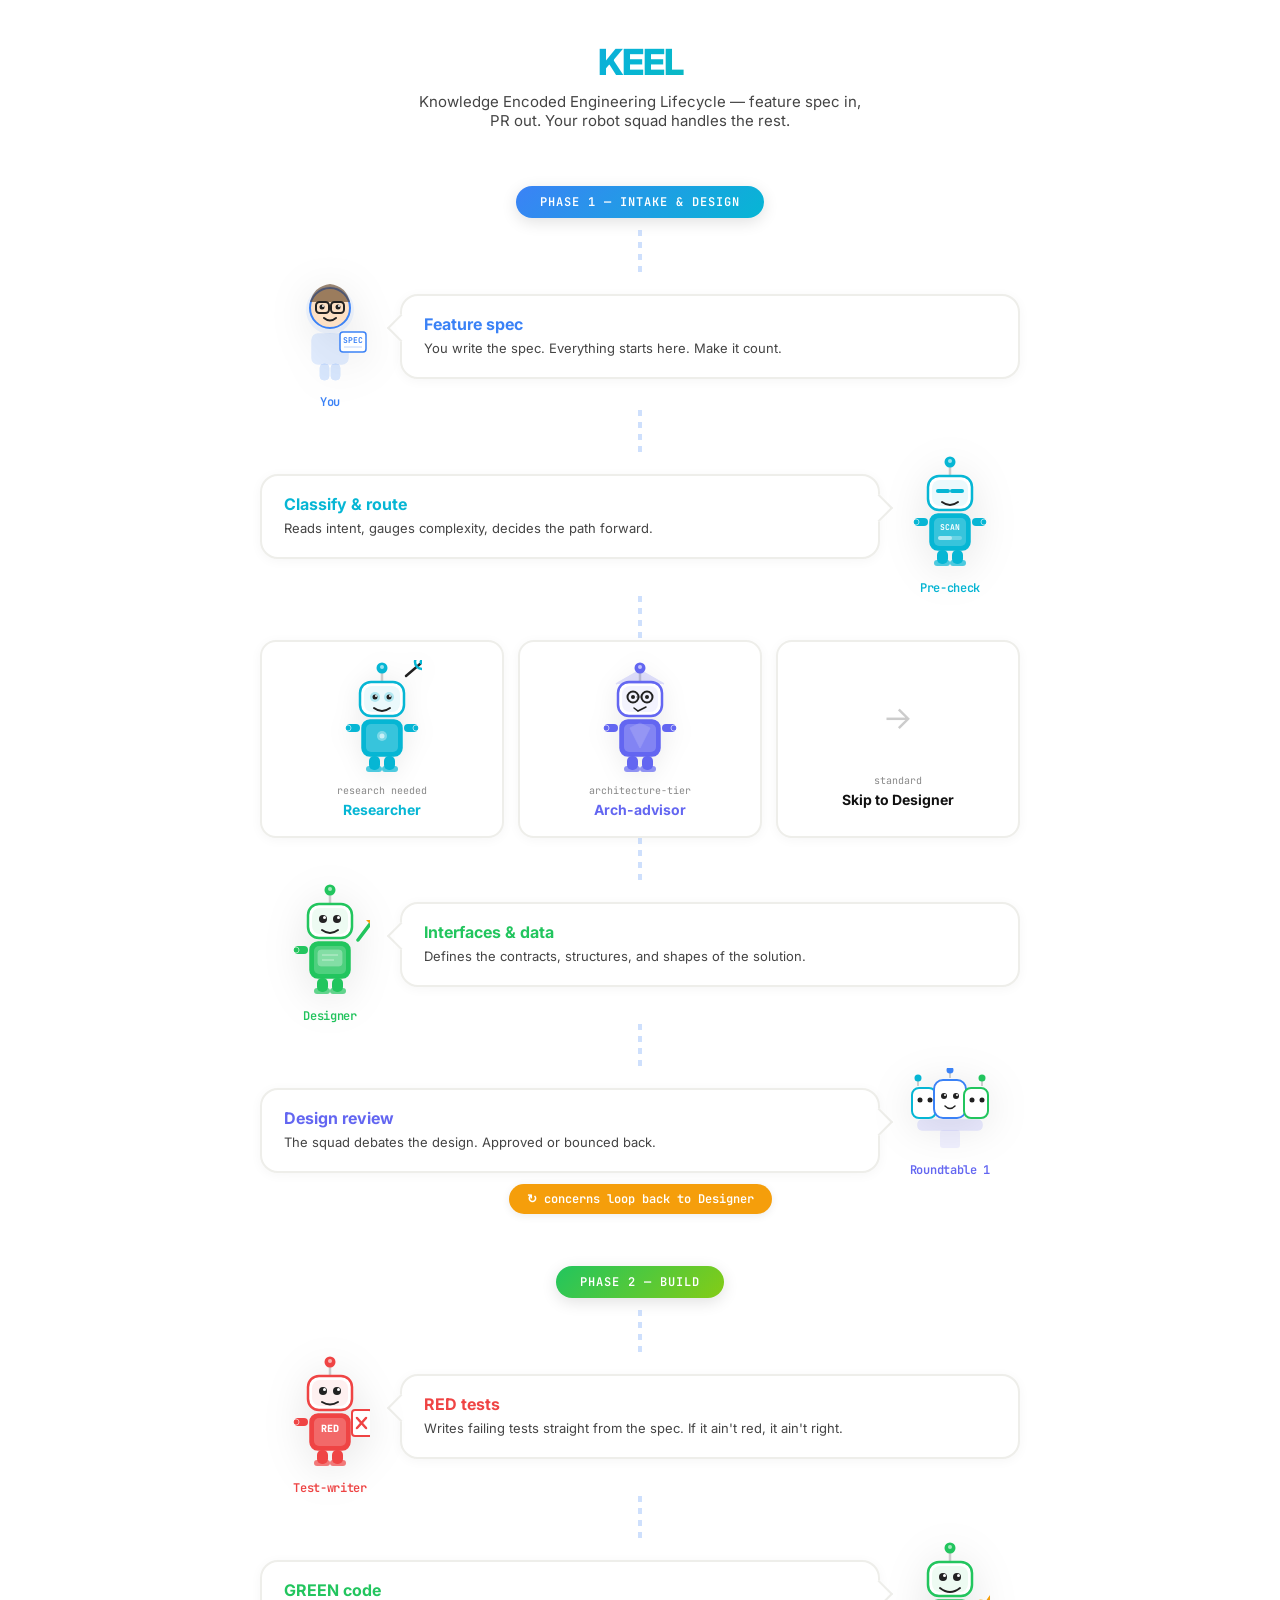
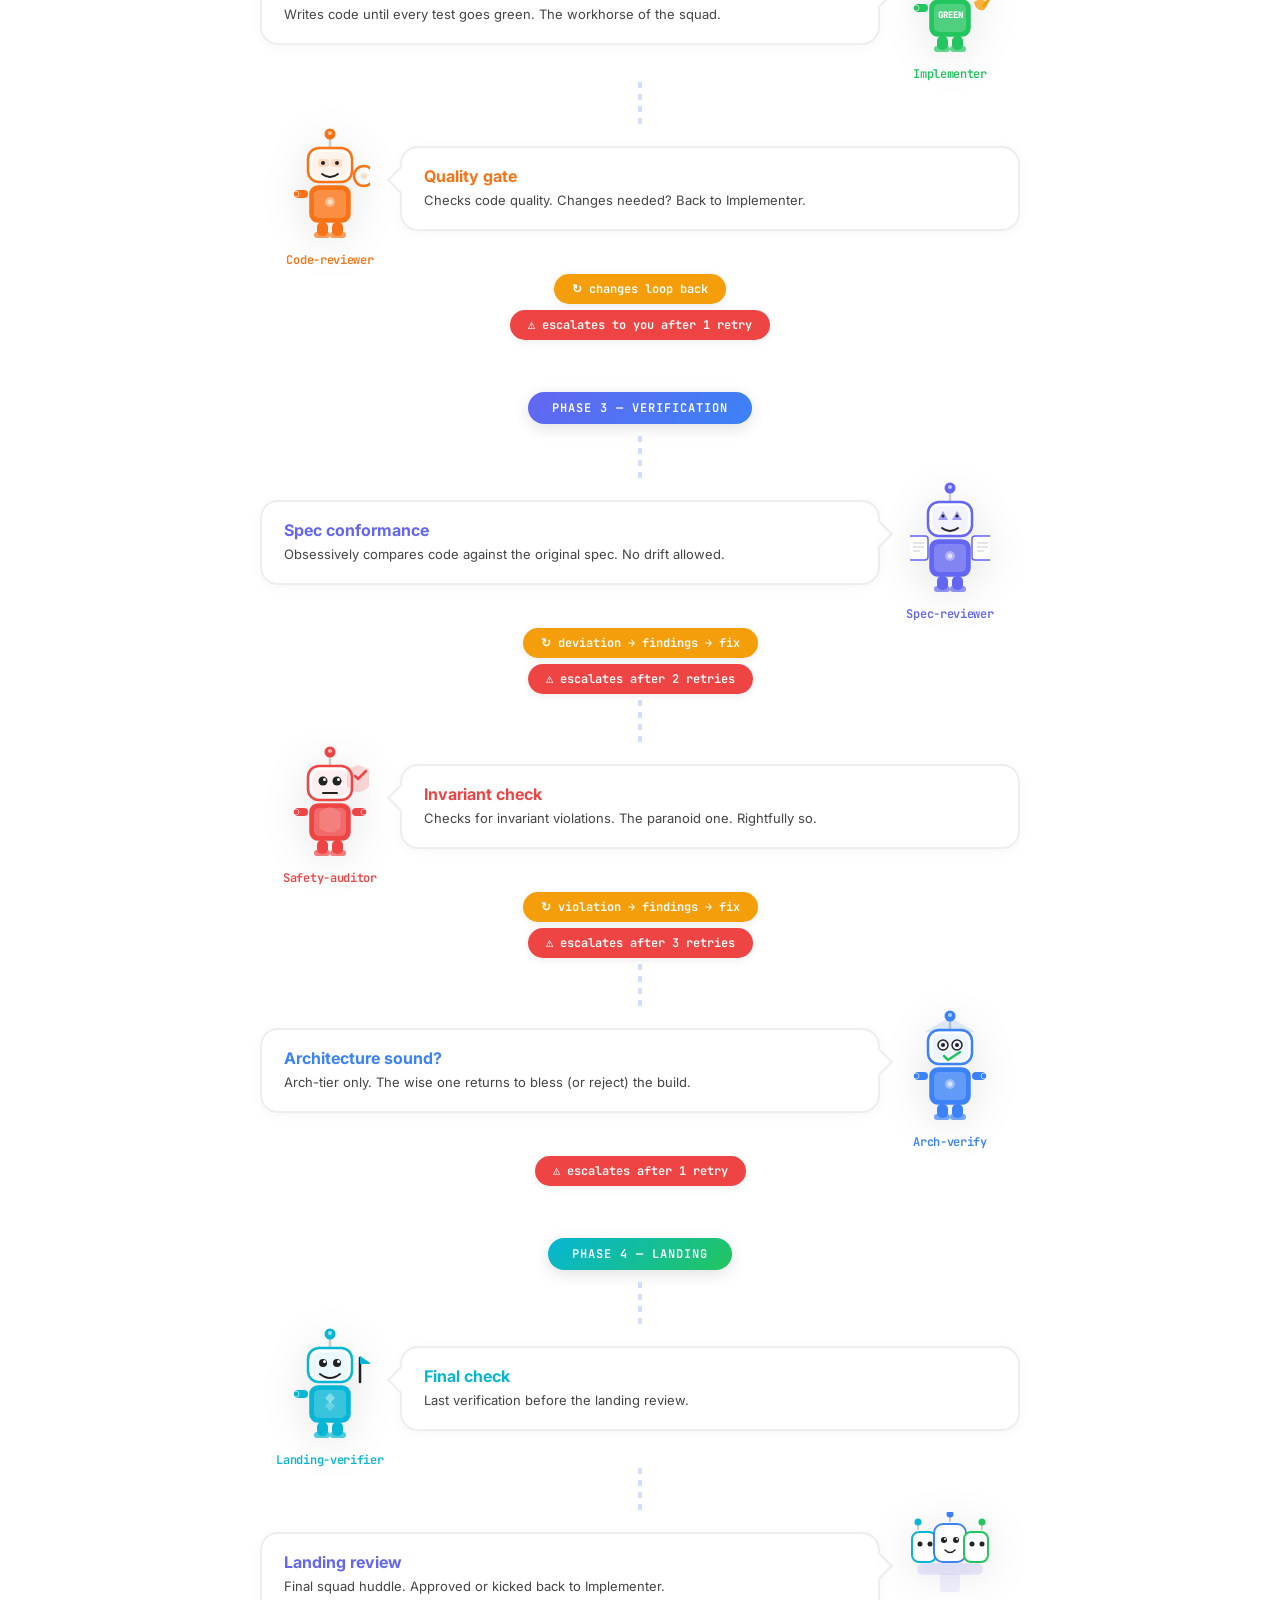
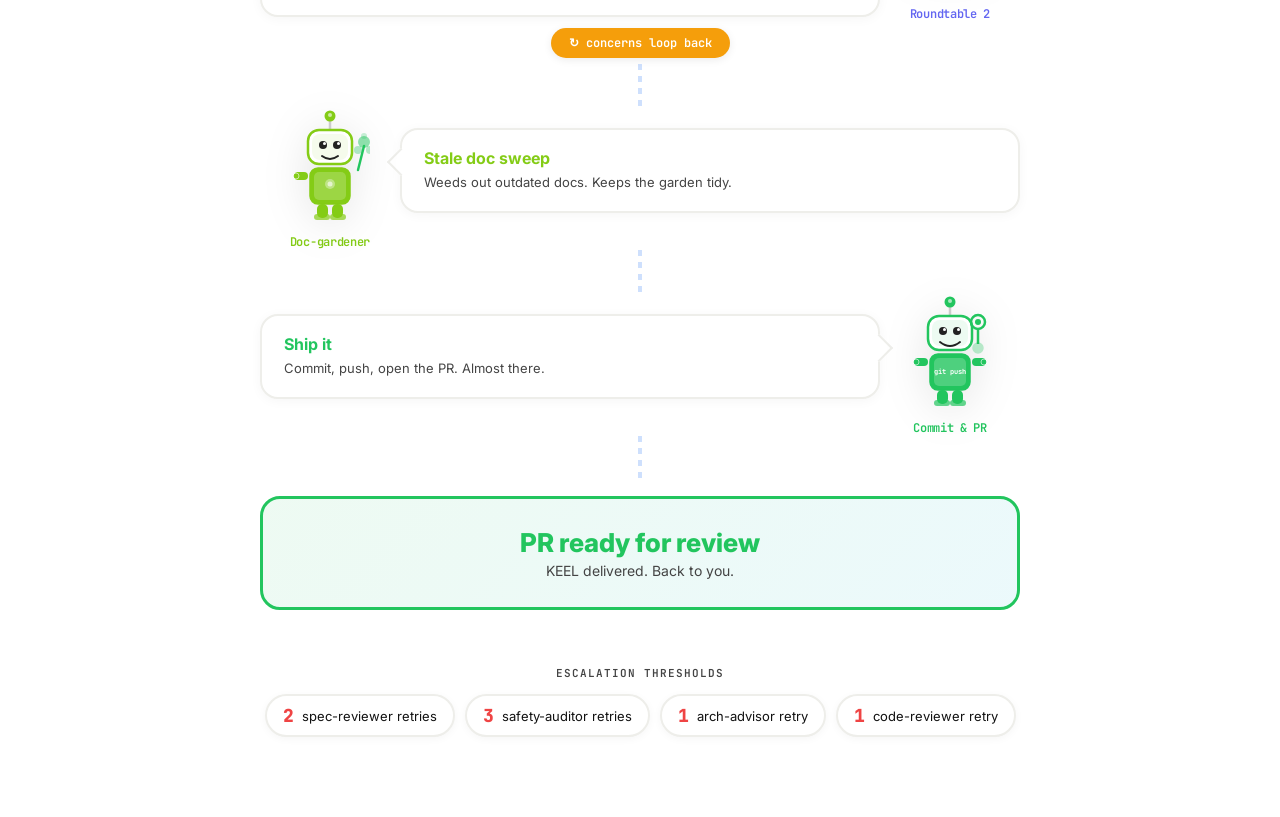
==== docs/index.html @ e56f9607 "docs: add landing page for GitHub Pages (docs/index.html) Self-contained HTML explainer. Serves at /" ====
<!DOCTYPE html>
<html lang="en">
<head>
<meta charset="UTF-8">
<meta name="viewport" content="width=device-width, initial-scale=1.0">
<title>KEEL — Knowledge Encoded Engineering Lifecycle</title>
<link href="https://fonts.googleapis.com/css2?family=JetBrains+Mono:wght@400;500;600&family=Inter:wght@300;400;500;600;700;800&display=swap" rel="stylesheet">
<style>
  :root {
    --bg:#ffffff;--bg2:#f7f7f5;--bg3:#eeeeea;
    --text:#111;--text2:#444;--text3:#888;
    --border:rgba(0,0,0,.08);
    --blue:#3B82F6;--teal:#06B6D4;--green:#22C55E;
    --lime:#84CC16;--yellow:#F59E0B;--red:#EF4444;
    --pink:#EC4899;--orange:#F97316;--indigo:#6366F1;
    --font:'Inter',system-ui,sans-serif;--mono:'JetBrains Mono',monospace;
  }
  *{margin:0;padding:0;box-sizing:border-box}
  body{font-family:var(--font);background:var(--bg);color:var(--text);overflow-x:hidden}
  .world{max-width:800px;margin:0 auto;padding:40px 20px 80px;position:relative}

  header{text-align:center;margin-bottom:56px}
  header h1{font-size:36px;font-weight:800;letter-spacing:-1px;margin-bottom:8px;
    background:linear-gradient(135deg,var(--blue),var(--teal),var(--green));
    -webkit-background-clip:text;-webkit-text-fill-color:transparent;background-clip:text;
  }
  header p{font-size:15px;color:var(--text2);max-width:460px;margin:0 auto}

  /* Phase banner */
  .phase-banner{text-align:center;margin:52px 0 12px}
  .phase-banner span{
    display:inline-block;font-family:var(--mono);font-size:12px;font-weight:600;
    letter-spacing:1px;text-transform:uppercase;padding:8px 24px;border-radius:24px;
    color:#fff;box-shadow:0 4px 16px rgba(0,0,0,.12);
  }
  .phase-banner.p1 span{background:linear-gradient(135deg,var(--blue),var(--teal))}
  .phase-banner.p2 span{background:linear-gradient(135deg,var(--green),var(--lime))}
  .phase-banner.p3 span{background:linear-gradient(135deg,var(--indigo),var(--blue))}
  .phase-banner.p4 span{background:linear-gradient(135deg,var(--teal),var(--green))}

  /* Winding path */
  .path-segment{
    width:4px;height:44px;margin:0 auto;
    background:repeating-linear-gradient(to bottom,var(--blue) 0 6px,transparent 6px 12px);
    opacity:.25;
  }

  /* Agent stop */
  .stop{display:flex;align-items:flex-start;gap:0;margin:0;position:relative}
  .stop.left{flex-direction:row}
  .stop.right{flex-direction:row-reverse}

  .stop .character{
    flex-shrink:0;width:140px;display:flex;flex-direction:column;align-items:center;
    position:relative;z-index:2;
  }
  .stop .character svg{
    filter:drop-shadow(0 6px 20px rgba(0,0,0,.10));
    transition:transform .3s cubic-bezier(.34,1.56,.64,1);
  }
  .stop:hover .character svg{transform:scale(1.15) translateY(-6px) rotate(-2deg)}
  .stop .character .name{
    font-family:var(--mono);font-size:12px;font-weight:600;margin-top:8px;
    text-align:center;letter-spacing:-.3px;
  }

  .stop .bubble{
    flex:1;position:relative;padding:18px 22px;border-radius:18px;
    background:#fff;border:2px solid var(--bg3);
    margin-top:20px;min-height:60px;
    box-shadow:0 2px 12px rgba(0,0,0,.04);
    transition:border-color .2s,box-shadow .2s;
  }
  .stop:hover .bubble{border-color:var(--blue);box-shadow:0 4px 20px rgba(59,130,246,.12)}
  .stop .bubble::before{
    content:'';position:absolute;top:22px;width:18px;height:18px;
    background:#fff;border:2px solid var(--bg3);
    transform:rotate(45deg);transition:border-color .2s;
  }
  .stop:hover .bubble::before{border-color:var(--blue)}
  .stop.left .bubble::before{left:-11px;border-right:none;border-top:none}
  .stop.right .bubble::before{right:-11px;border-left:none;border-bottom:none}
  .stop .bubble .role{font-size:16px;font-weight:700;margin-bottom:4px}
  .stop .bubble .desc{font-size:13px;color:var(--text2);line-height:1.6}

  /* Branch */
  .branch-row{display:flex;gap:14px}
  .branch-row .mini-stop{
    flex:1;display:flex;flex-direction:column;align-items:center;
    padding:18px 10px;border-radius:16px;background:#fff;
    border:2px solid var(--bg3);box-shadow:0 2px 12px rgba(0,0,0,.04);
    transition:transform .2s,border-color .2s,box-shadow .2s;
  }
  .branch-row .mini-stop:hover{transform:translateY(-6px);border-color:var(--teal);box-shadow:0 6px 24px rgba(6,182,212,.15)}
  .branch-row .mini-stop svg{margin-bottom:10px;filter:drop-shadow(0 4px 12px rgba(0,0,0,.08))}
  .branch-row .mini-stop .blbl{font-family:var(--mono);font-size:10px;color:var(--text3);margin-bottom:4px}
  .branch-row .mini-stop .bname{font-size:14px;font-weight:700;text-align:center}

  /* Path badges */
  .path-badge{
    display:flex;align-items:center;justify-content:center;gap:6px;
    margin:6px auto;padding:7px 18px;border-radius:24px;width:fit-content;
    font-size:12px;font-family:var(--mono);font-weight:600;
    box-shadow:0 2px 8px rgba(0,0,0,.08);
  }
  .path-badge.loop{background:var(--yellow);color:#fff}
  .path-badge.esc{background:var(--red);color:#fff}

  /* Finish */
  .finish{
    text-align:center;margin-top:16px;padding:28px;border-radius:20px;
    background:linear-gradient(135deg,rgba(34,197,94,.08),rgba(6,182,212,.08));
    border:3px solid var(--green);
  }
  .finish .big{font-size:26px;font-weight:800;color:var(--green);margin-bottom:4px}
  .finish .sub{font-size:14px;color:var(--text2)}

  /* Summary */
  .summary{margin-top:56px;text-align:center}
  .summary h3{font-size:14px;font-weight:600;margin-bottom:14px;color:var(--text2);text-transform:uppercase;letter-spacing:1px;font-family:var(--mono);font-size:11px}
  .pills{display:flex;flex-wrap:wrap;justify-content:center;gap:10px}
  .pill{
    display:inline-flex;align-items:center;gap:8px;padding:8px 16px;
    border-radius:24px;background:#fff;border:2px solid var(--bg3);
    font-size:13px;box-shadow:0 2px 8px rgba(0,0,0,.04);
  }
  .pill .pn{font-family:var(--mono);font-weight:800;color:var(--red);font-size:18px}
</style>
</head>
<body>
<div class="world">
  <header>
    <h1>KEEL</h1>
    <p>Knowledge Encoded Engineering Lifecycle — feature spec in, PR out. Your robot squad handles the rest.</p>
  </header>

  <div class="phase-banner p1"><span>Phase 1 &mdash; Intake & design</span></div>
  <div class="path-segment"></div>

  <div class="stop left" id="s-you">
    <div class="character"><div id="r-you"></div><div class="name" style="color:var(--blue)">You</div></div>
    <div class="bubble"><div class="role" style="color:var(--blue)">Feature spec</div><div class="desc">You write the spec. Everything starts here. Make it count.</div></div>
  </div>
  <div class="path-segment"></div>

  <div class="stop right" id="s-precheck">
    <div class="character"><div id="r-precheck"></div><div class="name" style="color:var(--teal)">Pre-check</div></div>
    <div class="bubble"><div class="role" style="color:var(--teal)">Classify & route</div><div class="desc">Reads intent, gauges complexity, decides the path forward.</div></div>
  </div>
  <div class="path-segment"></div>

  <div class="branch-row" id="branch1"></div>
  <div class="path-segment"></div>

  <div class="stop left" id="s-designer">
    <div class="character"><div id="r-designer"></div><div class="name" style="color:var(--green)">Designer</div></div>
    <div class="bubble"><div class="role" style="color:var(--green)">Interfaces & data</div><div class="desc">Defines the contracts, structures, and shapes of the solution.</div></div>
  </div>
  <div class="path-segment"></div>

  <div class="stop right" id="s-rt1">
    <div class="character"><div id="r-rt1"></div><div class="name" style="color:var(--indigo)">Roundtable 1</div></div>
    <div class="bubble"><div class="role" style="color:var(--indigo)">Design review</div><div class="desc">The squad debates the design. Approved or bounced back.</div></div>
  </div>
  <div class="path-badge loop">&#8635; concerns loop back to Designer</div>

  <div class="phase-banner p2"><span>Phase 2 &mdash; Build</span></div>
  <div class="path-segment"></div>

  <div class="stop left" id="s-tw">
    <div class="character"><div id="r-tw"></div><div class="name" style="color:var(--red)">Test-writer</div></div>
    <div class="bubble"><div class="role" style="color:var(--red)">RED tests</div><div class="desc">Writes failing tests straight from the spec. If it ain't red, it ain't right.</div></div>
  </div>
  <div class="path-segment"></div>

  <div class="stop right" id="s-impl">
    <div class="character"><div id="r-impl"></div><div class="name" style="color:var(--green)">Implementer</div></div>
    <div class="bubble"><div class="role" style="color:var(--green)">GREEN code</div><div class="desc">Writes code until every test goes green. The workhorse of the squad.</div></div>
  </div>
  <div class="path-segment"></div>

  <div class="stop left" id="s-cr">
    <div class="character"><div id="r-cr"></div><div class="name" style="color:var(--orange)">Code-reviewer</div></div>
    <div class="bubble"><div class="role" style="color:var(--orange)">Quality gate</div><div class="desc">Checks code quality. Changes needed? Back to Implementer.</div></div>
  </div>
  <div class="path-badge loop">&#8635; changes loop back</div>
  <div class="path-badge esc">&#9888; escalates to you after 1 retry</div>

  <div class="phase-banner p3"><span>Phase 3 &mdash; Verification</span></div>
  <div class="path-segment"></div>

  <div class="stop right" id="s-sr">
    <div class="character"><div id="r-sr"></div><div class="name" style="color:var(--indigo)">Spec-reviewer</div></div>
    <div class="bubble"><div class="role" style="color:var(--indigo)">Spec conformance</div><div class="desc">Obsessively compares code against the original spec. No drift allowed.</div></div>
  </div>
  <div class="path-badge loop">&#8635; deviation &#8594; findings &#8594; fix</div>
  <div class="path-badge esc">&#9888; escalates after 2 retries</div>
  <div class="path-segment"></div>

  <div class="stop left" id="s-sa">
    <div class="character"><div id="r-sa"></div><div class="name" style="color:var(--red)">Safety-auditor</div></div>
    <div class="bubble"><div class="role" style="color:var(--red)">Invariant check</div><div class="desc">Checks for invariant violations. The paranoid one. Rightfully so.</div></div>
  </div>
  <div class="path-badge loop">&#8635; violation &#8594; findings &#8594; fix</div>
  <div class="path-badge esc">&#9888; escalates after 3 retries</div>
  <div class="path-segment"></div>

  <div class="stop right" id="s-av">
    <div class="character"><div id="r-av"></div><div class="name" style="color:var(--blue)">Arch-verify</div></div>
    <div class="bubble"><div class="role" style="color:var(--blue)">Architecture sound?</div><div class="desc">Arch-tier only. The wise one returns to bless (or reject) the build.</div></div>
  </div>
  <div class="path-badge esc">&#9888; escalates after 1 retry</div>

  <div class="phase-banner p4"><span>Phase 4 &mdash; Landing</span></div>
  <div class="path-segment"></div>

  <div class="stop left" id="s-lv">
    <div class="character"><div id="r-lv"></div><div class="name" style="color:var(--teal)">Landing-verifier</div></div>
    <div class="bubble"><div class="role" style="color:var(--teal)">Final check</div><div class="desc">Last verification before the landing review.</div></div>
  </div>
  <div class="path-segment"></div>

  <div class="stop right" id="s-rt2">
    <div class="character"><div id="r-rt2"></div><div class="name" style="color:var(--indigo)">Roundtable 2</div></div>
    <div class="bubble"><div class="role" style="color:var(--indigo)">Landing review</div><div class="desc">Final squad huddle. Approved or kicked back to Implementer.</div></div>
  </div>
  <div class="path-badge loop">&#8635; concerns loop back</div>
  <div class="path-segment"></div>

  <div class="stop left" id="s-dg">
    <div class="character"><div id="r-dg"></div><div class="name" style="color:var(--lime)">Doc-gardener</div></div>
    <div class="bubble"><div class="role" style="color:var(--lime)">Stale doc sweep</div><div class="desc">Weeds out outdated docs. Keeps the garden tidy.</div></div>
  </div>
  <div class="path-segment"></div>

  <div class="stop right" id="s-commit">
    <div class="character"><div id="r-commit"></div><div class="name" style="color:var(--green)">Commit & PR</div></div>
    <div class="bubble"><div class="role" style="color:var(--green)">Ship it</div><div class="desc">Commit, push, open the PR. Almost there.</div></div>
  </div>
  <div class="path-segment"></div>

  <div class="finish">
    <div class="big">PR ready for review</div>
    <div class="sub">KEEL delivered. Back to you.</div>
  </div>

  <div class="summary">
    <h3>Escalation thresholds</h3>
    <div class="pills">
      <div class="pill"><span class="pn">2</span> spec-reviewer retries</div>
      <div class="pill"><span class="pn">3</span> safety-auditor retries</div>
      <div class="pill"><span class="pn">1</span> arch-advisor retry</div>
      <div class="pill"><span class="pn">1</span> code-reviewer retry</div>
    </div>
  </div>
</div>

<script>
const d = '#222', bg = '#f7f7f5', metal = '#ccc', white = '#fff';

function bot(w, h, parts) {
  return `<svg viewBox="0 0 ${w} ${h}" width="${w}" height="${h}" xmlns="http://www.w3.org/2000/svg">${parts}</svg>`;
}

function fullBot(accent, opts={}) {
  let s = '';
  // Antenna
  s += `<line x1="40" y1="10" x2="40" y2="22" stroke="${metal}" stroke-width="2.5" stroke-linecap="round"/>`;
  s += `<circle cx="40" cy="8" r="5.5" fill="${accent}"/><circle cx="40" cy="7" r="2" fill="${white}" opacity=".6"/>`;
  // Head
  s += `<rect x="18" y="22" width="44" height="34" rx="11" fill="${white}" stroke="${accent}" stroke-width="2.5"/>`;
  s += `<rect x="22" y="26" width="36" height="26" rx="8" fill="${accent}" opacity=".08"/>`;
  // Eyes
  s += opts.eyeL || `<circle cx="33" cy="37" r="4" fill="${d}"/><circle cx="34.5" cy="35.5" r="1.5" fill="${white}"/>`;
  s += opts.eyeR || `<circle cx="47" cy="37" r="4" fill="${d}"/><circle cx="48.5" cy="35.5" r="1.5" fill="${white}"/>`;
  // Mouth
  s += opts.mouth || `<path d="M32 48Q40 54 48 48" fill="none" stroke="${d}" stroke-width="2" stroke-linecap="round"/>`;
  // Body
  s += `<rect x="20" y="60" width="40" height="36" rx="8" fill="${accent}" stroke="${accent}" stroke-width="1.5"/>`;
  s += `<rect x="24" y="64" width="32" height="28" rx="5" fill="${white}" opacity=".2"/>`;
  s += opts.bodyDeco || `<circle cx="40" cy="76" r="5" fill="${white}" opacity=".35"/><circle cx="40" cy="76" r="2.5" fill="${white}" opacity=".6"/>`;
  // Arms
  s += opts.armL || `<rect x="4" y="64" width="14" height="8" rx="4" fill="${accent}"/><circle cx="6" cy="68" r="3" fill="${accent}" stroke="${white}" stroke-width="1" opacity=".6"/>`;
  s += opts.armR || `<rect x="62" y="64" width="14" height="8" rx="4" fill="${accent}"/><circle cx="74" cy="68" r="3" fill="${accent}" stroke="${white}" stroke-width="1" opacity=".6"/>`;
  // Legs
  s += `<rect x="27" y="96" width="11" height="14" rx="5" fill="${accent}"/><rect x="42" y="96" width="11" height="14" rx="5" fill="${accent}"/>`;
  s += `<rect x="24" y="106" width="16" height="6" rx="3" fill="${accent}" opacity=".7"/><rect x="40" y="106" width="16" height="6" rx="3" fill="${accent}" opacity=".7"/>`;
  // Accessories
  s += opts.topAcc || '';
  s += opts.hat || '';
  return bot(80, 114, s);
}

const c = getComputedStyle(document.documentElement);
const blue='#3B82F6',teal='#06B6D4',green='#22C55E',lime='#84CC16',
      yellow='#F59E0B',red='#EF4444',pink='#EC4899',orange='#F97316',indigo='#6366F1';

const robots = {
  you: (()=>{
    let s = '';
    s += `<circle cx="40" cy="36" r="24" fill="${blue}" opacity=".08"/>`;
    s += `<circle cx="40" cy="34" r="20" fill="#fde1c5" stroke="${blue}" stroke-width="2"/>`;
    s += `<path d="M20 28Q24 12 40 10Q56 12 60 28" fill="#5B3A1A" opacity=".6"/>`;
    s += `<rect x="26" y="28" width="13" height="11" rx="3.5" fill="none" stroke="${d}" stroke-width="2"/>`;
    s += `<rect x="41" y="28" width="13" height="11" rx="3.5" fill="none" stroke="${d}" stroke-width="2"/>`;
    s += `<line x1="39" y1="33" x2="41" y2="33" stroke="${d}" stroke-width="2"/>`;
    s += `<circle cx="32" cy="33" r="2.5" fill="${d}"/><circle cx="33" cy="32" r="1" fill="${white}"/>`;
    s += `<circle cx="48" cy="33" r="2.5" fill="${d}"/><circle cx="49" cy="32" r="1" fill="${white}"/>`;
    s += `<path d="M34 44Q40 49 46 44" fill="none" stroke="${d}" stroke-width="2" stroke-linecap="round"/>`;
    s += `<rect x="22" y="60" width="36" height="30" rx="6" fill="${blue}" opacity=".15" stroke="${blue}" stroke-width="1.5"/>`;
    s += `<rect x="50" y="58" width="26" height="20" rx="3" fill="${white}" stroke="${blue}" stroke-width="1.5"/>`;
    s += `<text x="63" y="69" text-anchor="middle" font-size="8" font-family="var(--mono)" fill="${blue}" font-weight="700">SPEC</text>`;
    s += `<line x1="54" y1="73" x2="72" y2="73" stroke="${blue}" stroke-width=".8" opacity=".4"/>`;
    s += `<rect x="30" y="90" width="9" height="16" rx="4" fill="${blue}" opacity=".2" stroke="${blue}" stroke-width="1"/>`;
    s += `<rect x="41" y="90" width="9" height="16" rx="4" fill="${blue}" opacity=".2" stroke="${blue}" stroke-width="1"/>`;
    return bot(80, 108, s);
  })(),

  precheck: fullBot(teal, {
    eyeL:`<line x1="28" y1="37" x2="38" y2="37" stroke="${teal}" stroke-width="4" stroke-linecap="round"/>`,
    eyeR:`<line x1="42" y1="37" x2="52" y2="37" stroke="${teal}" stroke-width="4" stroke-linecap="round"/>`,
    bodyDeco:`<text x="40" y="76" text-anchor="middle" font-size="8" font-family="var(--mono)" fill="${white}" font-weight="700">SCAN</text><rect x="28" y="82" width="24" height="4" rx="2" fill="${white}" opacity=".25"/><rect x="28" y="82" width="14" height="4" rx="2" fill="${white}" opacity=".5"/>`,
  }),

  researcher: fullBot(teal, {
    topAcc:`<line x1="64" y1="16" x2="78" y2="4" stroke="${d}" stroke-width="2.5" stroke-linecap="round"/><circle cx="80" cy="2" r="7" fill="none" stroke="${teal}" stroke-width="2.5"/><circle cx="80" cy="2" r="2.5" fill="${teal}"/>`,
    eyeL:`<circle cx="33" cy="37" r="5" fill="${teal}" opacity=".25"/><circle cx="33" cy="37" r="2.5" fill="${d}"/><circle cx="34" cy="36" r="1" fill="${white}"/>`,
    eyeR:`<circle cx="47" cy="37" r="5" fill="${teal}" opacity=".25"/><circle cx="47" cy="37" r="2.5" fill="${d}"/><circle cx="48" cy="36" r="1" fill="${white}"/>`,
  }),

  archadv: fullBot(indigo, {
    hat:`<path d="M16 24L40 10L64 24" fill="${indigo}" opacity=".2" stroke="${indigo}" stroke-width="1.5"/>`,
    eyeL:`<circle cx="33" cy="37" r="5.5" fill="none" stroke="${d}" stroke-width="2"/><circle cx="33" cy="37" r="2" fill="${d}"/>`,
    eyeR:`<circle cx="47" cy="37" r="5.5" fill="none" stroke="${d}" stroke-width="2"/><circle cx="47" cy="37" r="2" fill="${d}"/><line x1="41" y1="37" x2="36" y2="37" stroke="${d}" stroke-width="1.5" opacity=".3"/>`,
    mouth:`<path d="M34 48L38 51L46 47" fill="none" stroke="${d}" stroke-width="1.5" stroke-linecap="round"/>`,
    bodyDeco:`<path d="M30 68L40 63L50 68L40 88Z" fill="${white}" opacity=".15" stroke="${white}" stroke-width=".8"/>`,
  }),

  designer: fullBot(green, {
    armR:`<line x1="68" y1="58" x2="80" y2="42" stroke="${green}" stroke-width="3.5" stroke-linecap="round"/><polygon points="80,42 84,38 76,38" fill="${yellow}"/>`,
    bodyDeco:`<rect x="28" y="68" width="24" height="16" rx="3" fill="${white}" opacity=".3" stroke="${white}" stroke-width=".8"/><line x1="32" y1="73" x2="48" y2="73" stroke="${white}" stroke-width="1" opacity=".5"/><line x1="32" y1="78" x2="44" y2="78" stroke="${white}" stroke-width="1" opacity=".5"/>`,
  }),

  roundtable: (()=>{
    let s = '';
    s += `<rect x="8" y="52" width="64" height="10" rx="4" fill="${indigo}" opacity=".15" stroke="${indigo}" stroke-width="1.5"/>`;
    s += `<rect x="30" y="62" width="20" height="18" rx="3" fill="${indigo}" opacity=".1"/>`;
    // Bot left
    s += `<rect x="2" y="20" width="24" height="30" rx="7" fill="${white}" stroke="${teal}" stroke-width="2"/>`;
    s += `<circle cx="10" cy="32" r="2.5" fill="${d}"/><circle cx="20" cy="32" r="2.5" fill="${d}"/>`;
    s += `<line x1="8" y1="18" x2="8" y2="12" stroke="${metal}" stroke-width="2"/><circle cx="8" cy="10" r="3.5" fill="${teal}"/>`;
    // Bot center
    s += `<rect x="24" y="12" width="32" height="38" rx="9" fill="${white}" stroke="${blue}" stroke-width="2"/>`;
    s += `<circle cx="34" cy="28" r="3" fill="${d}"/><circle cx="35" cy="27" r="1" fill="${white}"/>`;
    s += `<circle cx="46" cy="28" r="3" fill="${d}"/><circle cx="47" cy="27" r="1" fill="${white}"/>`;
    s += `<path d="M35 38Q40 43 45 38" fill="none" stroke="${d}" stroke-width="1.5" stroke-linecap="round"/>`;
    s += `<line x1="40" y1="10" x2="40" y2="4" stroke="${metal}" stroke-width="2"/><circle cx="40" cy="2" r="3.5" fill="${blue}"/>`;
    // Bot right
    s += `<rect x="54" y="20" width="24" height="30" rx="7" fill="${white}" stroke="${green}" stroke-width="2"/>`;
    s += `<circle cx="62" cy="32" r="2.5" fill="${d}"/><circle cx="72" cy="32" r="2.5" fill="${d}"/>`;
    s += `<line x1="72" y1="18" x2="72" y2="12" stroke="${metal}" stroke-width="2"/><circle cx="72" cy="10" r="3.5" fill="${green}"/>`;
    return bot(80, 82, s);
  })(),

  testwriter: fullBot(red, {
    armR:`<rect x="62" y="56" width="20" height="26" rx="3" fill="${white}" stroke="${red}" stroke-width="2"/><line x1="67" y1="64" x2="76" y2="74" stroke="${red}" stroke-width="2.5" stroke-linecap="round"/><line x1="76" y1="64" x2="67" y2="74" stroke="${red}" stroke-width="2.5" stroke-linecap="round"/>`,
    bodyDeco:`<text x="40" y="78" text-anchor="middle" font-size="10" font-family="var(--mono)" fill="${white}" font-weight="800">RED</text>`,
    mouth:`<path d="M32 48Q40 53 48 48" fill="none" stroke="${d}" stroke-width="2" stroke-linecap="round"/>`,
  }),

  implementer: fullBot(green, {
    armR:`<path d="M64 62Q72 56 78 64L74 70Q66 72 64 62Z" fill="${yellow}" opacity=".8"/><line x1="74" y1="66" x2="84" y2="52" stroke="${yellow}" stroke-width="3" stroke-linecap="round"/>`,
    mouth:`<path d="M30 48Q40 56 50 48" fill="none" stroke="${d}" stroke-width="2" stroke-linecap="round"/>`,
    bodyDeco:`<text x="40" y="78" text-anchor="middle" font-size="9" font-family="var(--mono)" fill="${white}" font-weight="800">GREEN</text>`,
  }),

  coderev: fullBot(orange, {
    armR:`<circle cx="74" cy="50" r="10" fill="none" stroke="${orange}" stroke-width="2.5"/><line x1="82" y1="56" x2="86" y2="64" stroke="${orange}" stroke-width="3" stroke-linecap="round"/><circle cx="74" cy="50" r="3" fill="${orange}" opacity=".2"/>`,
    eyeL:`<rect x="28" y="33" width="11" height="8" rx="3" fill="${orange}" opacity=".2"/><circle cx="33" cy="37" r="2" fill="${d}"/>`,
    eyeR:`<rect x="41" y="33" width="11" height="8" rx="3" fill="${orange}" opacity=".2"/><circle cx="47" cy="37" r="2" fill="${d}"/>`,
  }),

  specrev: fullBot(indigo, {
    armL:`<rect x="-2" y="56" width="20" height="24" rx="3" fill="${white}" stroke="${indigo}" stroke-width="1.5"/><line x1="3" y1="63" x2="14" y2="63" stroke="${d}" stroke-width=".8" opacity=".3"/><line x1="3" y1="67" x2="14" y2="67" stroke="${d}" stroke-width=".8" opacity=".3"/><line x1="3" y1="71" x2="10" y2="71" stroke="${d}" stroke-width=".8" opacity=".3"/>`,
    armR:`<rect x="62" y="56" width="20" height="24" rx="3" fill="${white}" stroke="${indigo}" stroke-width="1.5"/><line x1="67" y1="63" x2="78" y2="63" stroke="${d}" stroke-width=".8" opacity=".3"/><line x1="67" y1="67" x2="78" y2="67" stroke="${d}" stroke-width=".8" opacity=".3"/><line x1="67" y1="71" x2="74" y2="71" stroke="${d}" stroke-width=".8" opacity=".3"/>`,
    eyeL:`<polygon points="33,31 28,40 38,40" fill="${indigo}" opacity=".6"/><circle cx="33" cy="36" r="1.5" fill="${d}"/>`,
    eyeR:`<polygon points="47,31 42,40 52,40" fill="${indigo}" opacity=".6"/><circle cx="47" cy="36" r="1.5" fill="${d}"/>`,
  }),

  safety: fullBot(red, {
    topAcc:`<path d="M58 26L68 22L78 26L78 42Q68 52 58 42Z" fill="${red}" opacity=".2" stroke="${red}" stroke-width="2"/><path d="M65 32L68 35L76 27" fill="none" stroke="${red}" stroke-width="2.5" stroke-linecap="round" stroke-linejoin="round"/>`,
    eyeL:`<circle cx="33" cy="37" r="4.5" fill="${d}"/><circle cx="34.5" cy="35.5" r="1.5" fill="${white}"/>`,
    eyeR:`<circle cx="47" cy="37" r="4.5" fill="${d}"/><circle cx="48.5" cy="35.5" r="1.5" fill="${white}"/>`,
    mouth:`<line x1="33" y1="49" x2="47" y2="49" stroke="${d}" stroke-width="2" stroke-linecap="round"/>`,
    bodyDeco:`<path d="M30 68L40 63L50 68L50 84Q40 92 30 84Z" fill="${white}" opacity=".15" stroke="${white}" stroke-width="1"/>`,
  }),

  archver: fullBot(blue, {
    hat:`<path d="M16 24L40 10L64 24" fill="${blue}" opacity=".15" stroke="${blue}" stroke-width="1.5"/>`,
    eyeL:`<circle cx="33" cy="37" r="5" fill="none" stroke="${d}" stroke-width="1.5"/><circle cx="33" cy="37" r="2" fill="${d}"/>`,
    eyeR:`<circle cx="47" cy="37" r="5" fill="none" stroke="${d}" stroke-width="1.5"/><circle cx="47" cy="37" r="2" fill="${d}"/>`,
    mouth:`<path d="M34 48L38 52L50 44" fill="none" stroke="${green}" stroke-width="2.5" stroke-linecap="round" stroke-linejoin="round"/>`,
  }),

  landing: fullBot(teal, {
    armR:`<line x1="70" y1="56" x2="70" y2="32" stroke="${d}" stroke-width="2.5" stroke-linecap="round"/><polygon points="70,30 82,38 70,38" fill="${teal}"/><circle cx="82" cy="34" r="2" fill="${teal}" opacity=".4"/>`,
    mouth:`<path d="M30 48Q40 56 50 48" fill="none" stroke="${d}" stroke-width="2" stroke-linecap="round"/>`,
    bodyDeco:`<path d="M35 72L40 67L45 72L40 77Z" fill="${white}" opacity=".4"/><path d="M35 80L40 75L45 80L40 85Z" fill="${white}" opacity=".25"/>`,
  }),

  docgarden: fullBot(lime, {
    armR:`<line x1="68" y1="62" x2="74" y2="38" stroke="#22C55E" stroke-width="2.5" stroke-linecap="round"/><circle cx="74" cy="34" r="6" fill="#22C55E" opacity=".5"/><circle cx="68" cy="42" r="4" fill="#22C55E" opacity=".35"/><circle cx="80" cy="42" r="4" fill="#22C55E" opacity=".35"/><circle cx="74" cy="28" r="3" fill="#22C55E" opacity=".25"/>`,
    mouth:`<path d="M32 48Q40 54 48 48" fill="none" stroke="${d}" stroke-width="2" stroke-linecap="round"/>`,
  }),

  commit: fullBot(green, {
    topAcc:`<circle cx="68" cy="28" r="7" fill="none" stroke="${green}" stroke-width="2.5"/><circle cx="68" cy="28" r="3" fill="${green}"/><line x1="68" y1="35" x2="68" y2="50" stroke="${green}" stroke-width="2.5"/><circle cx="68" cy="54" r="5" fill="${green}" opacity=".3" stroke="${green}" stroke-width="1.5"/>`,
    mouth:`<path d="M30 48Q40 56 50 48" fill="none" stroke="${d}" stroke-width="2" stroke-linecap="round"/>`,
    bodyDeco:`<text x="40" y="80" text-anchor="middle" font-size="7" font-family="var(--mono)" fill="${white}" font-weight="700">git push</text>`,
  }),
};

const place = {
  'r-you':robots.you,'r-precheck':robots.precheck,
  'r-designer':robots.designer,'r-rt1':robots.roundtable,
  'r-tw':robots.testwriter,'r-impl':robots.implementer,'r-cr':robots.coderev,
  'r-sr':robots.specrev,'r-sa':robots.safety,'r-av':robots.archver,
  'r-lv':robots.landing,'r-rt2':robots.roundtable,'r-dg':robots.docgarden,
  'r-commit':robots.commit,
};
Object.entries(place).forEach(([id,svg])=>{const el=document.getElementById(id);if(el)el.innerHTML=svg});

document.getElementById('branch1').innerHTML=`
  <div class="mini-stop">${robots.researcher}<div class="blbl">research needed</div><div class="bname" style="color:${teal}">Researcher</div></div>
  <div class="mini-stop">${robots.archadv}<div class="blbl">architecture-tier</div><div class="bname" style="color:${indigo}">Arch-advisor</div></div>
  <div class="mini-stop"><div style="height:114px;display:flex;align-items:center;font-size:32px;color:#ccc">&#8594;</div><div class="blbl">standard</div><div class="bname">Skip to Designer</div></div>
`;
</script>
</body>
</html>
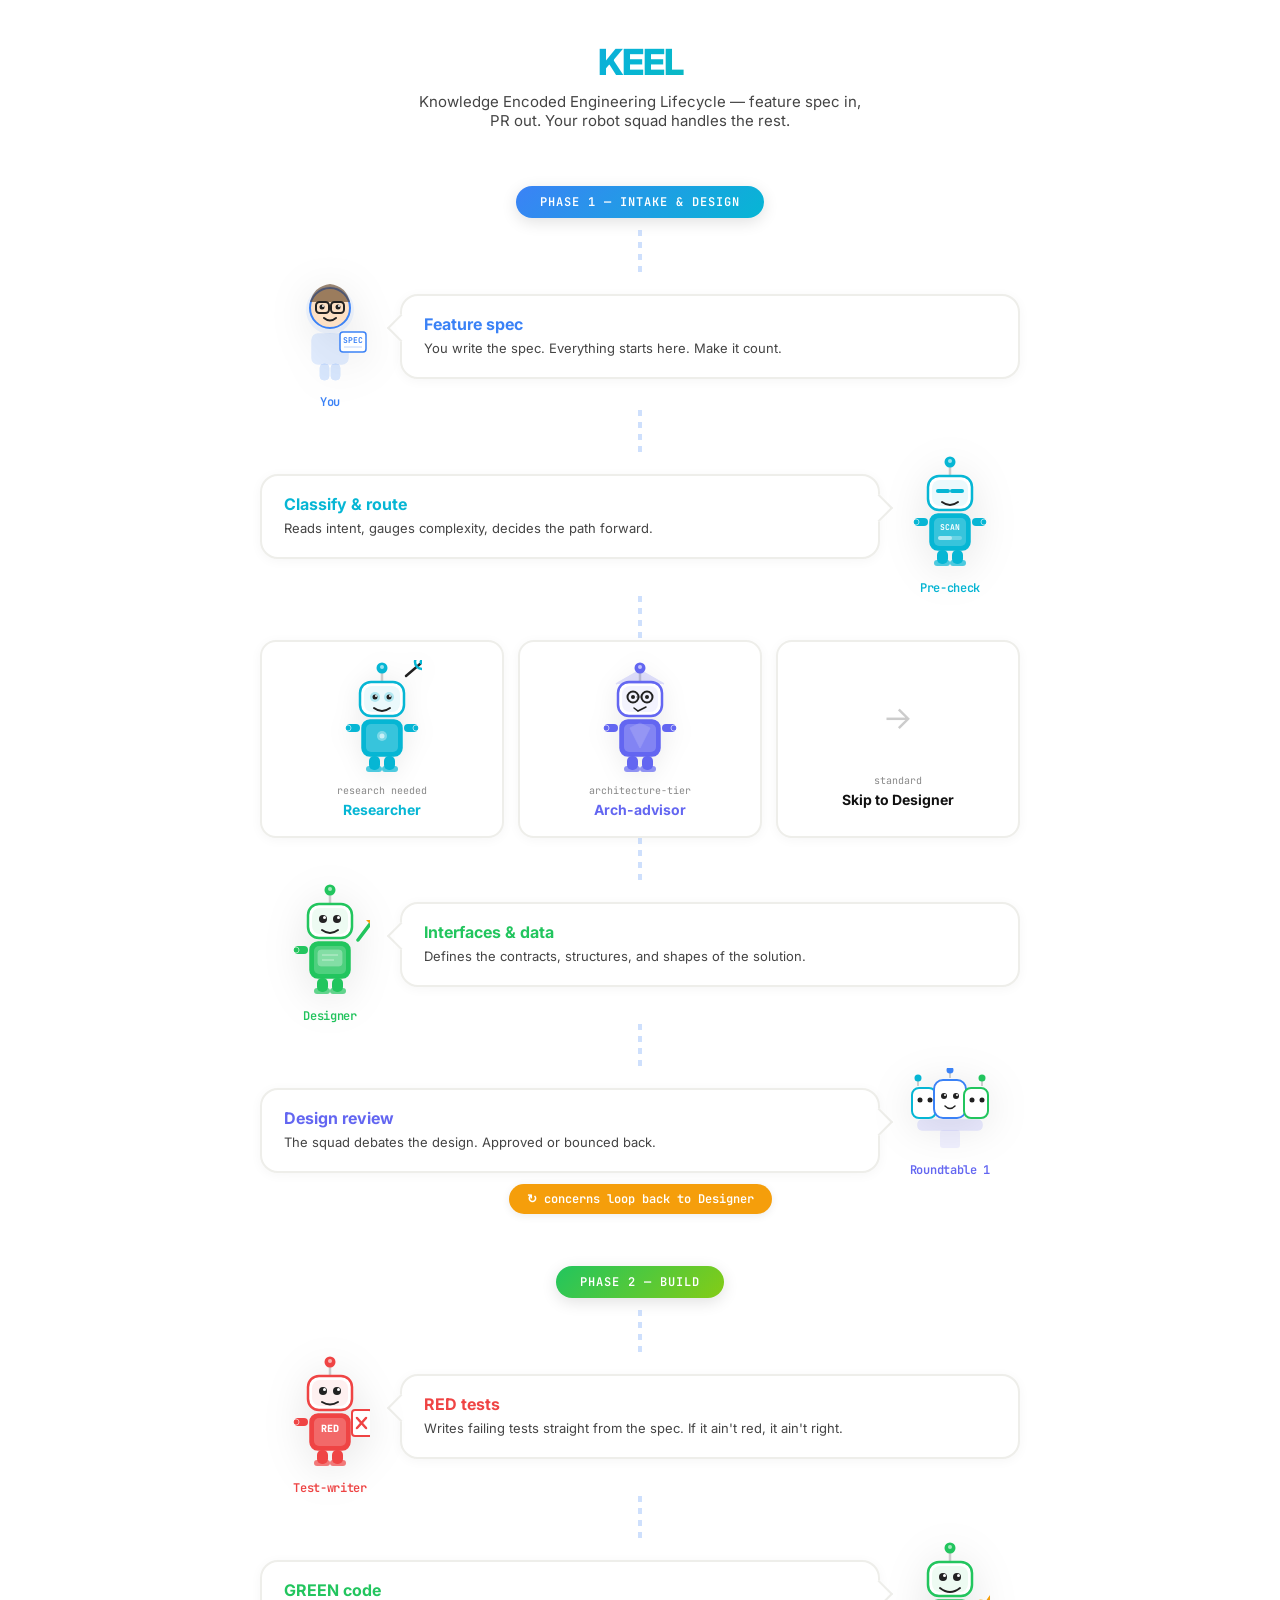
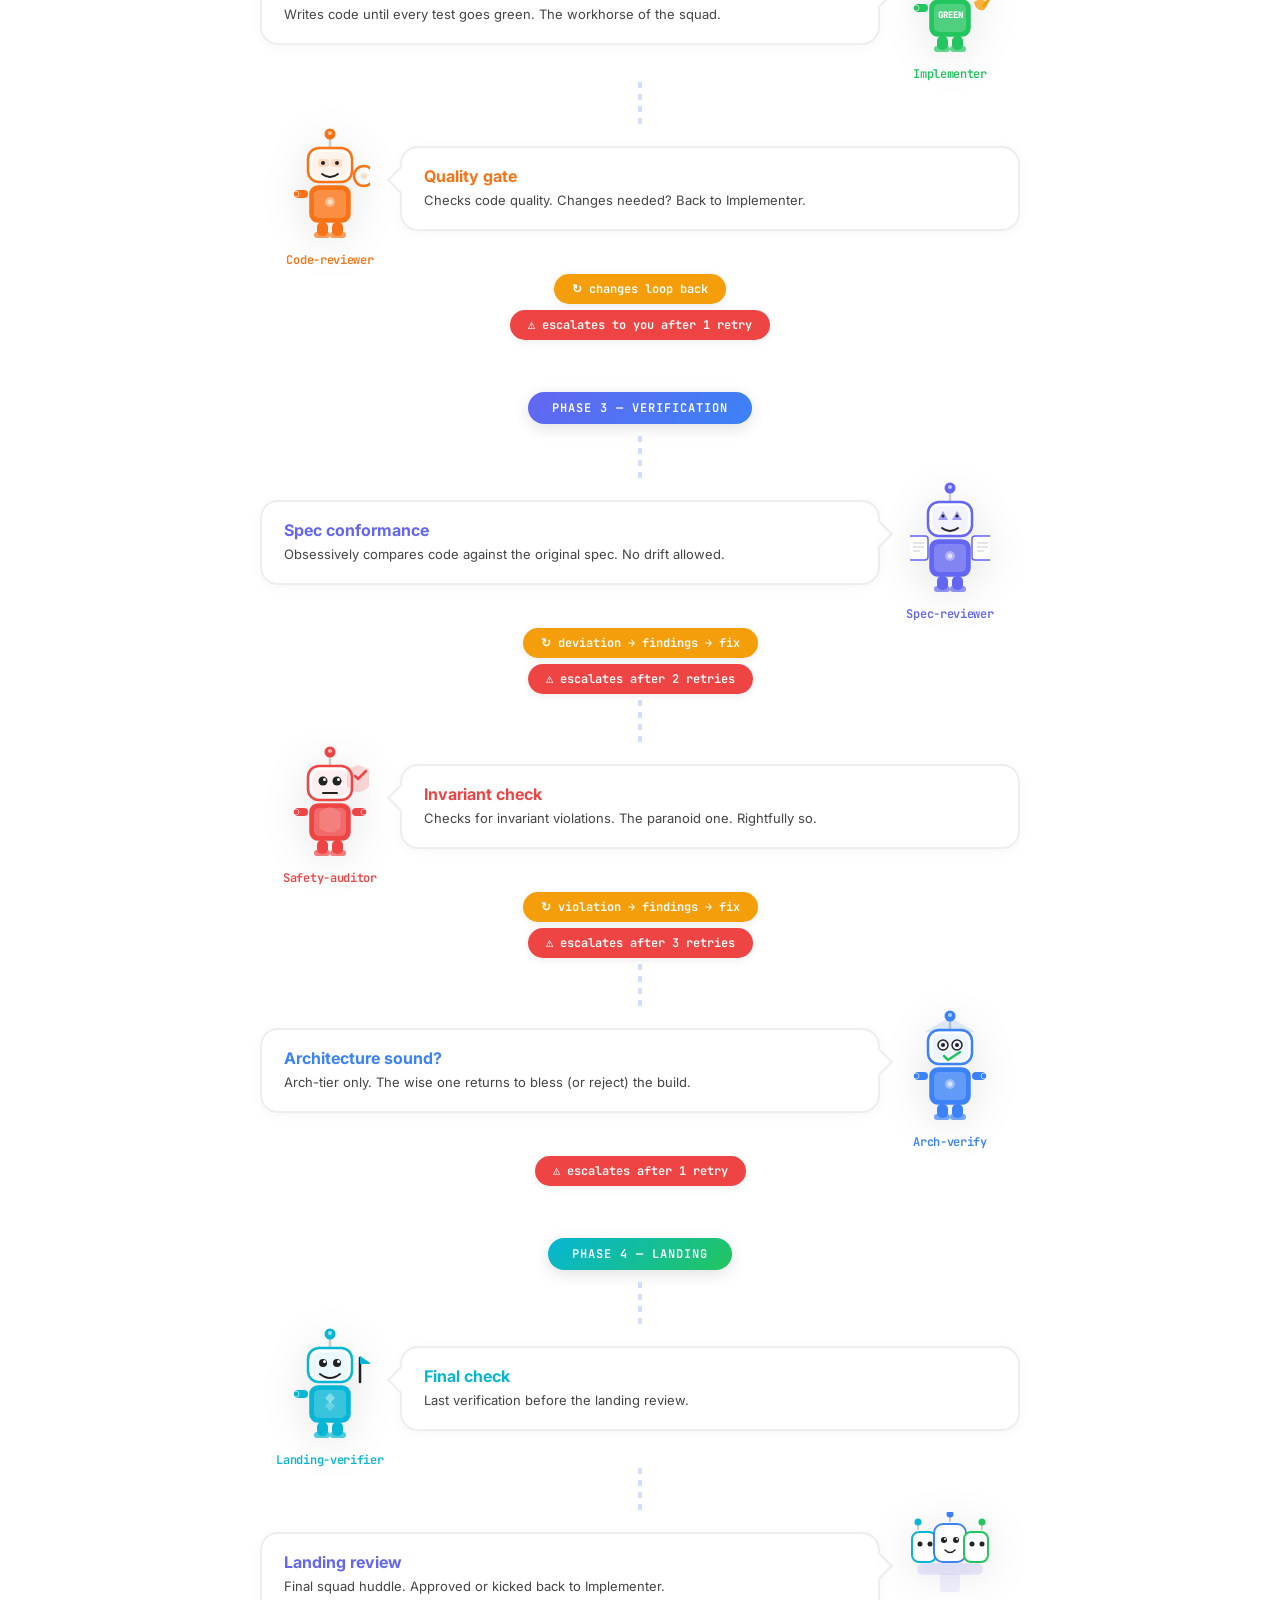
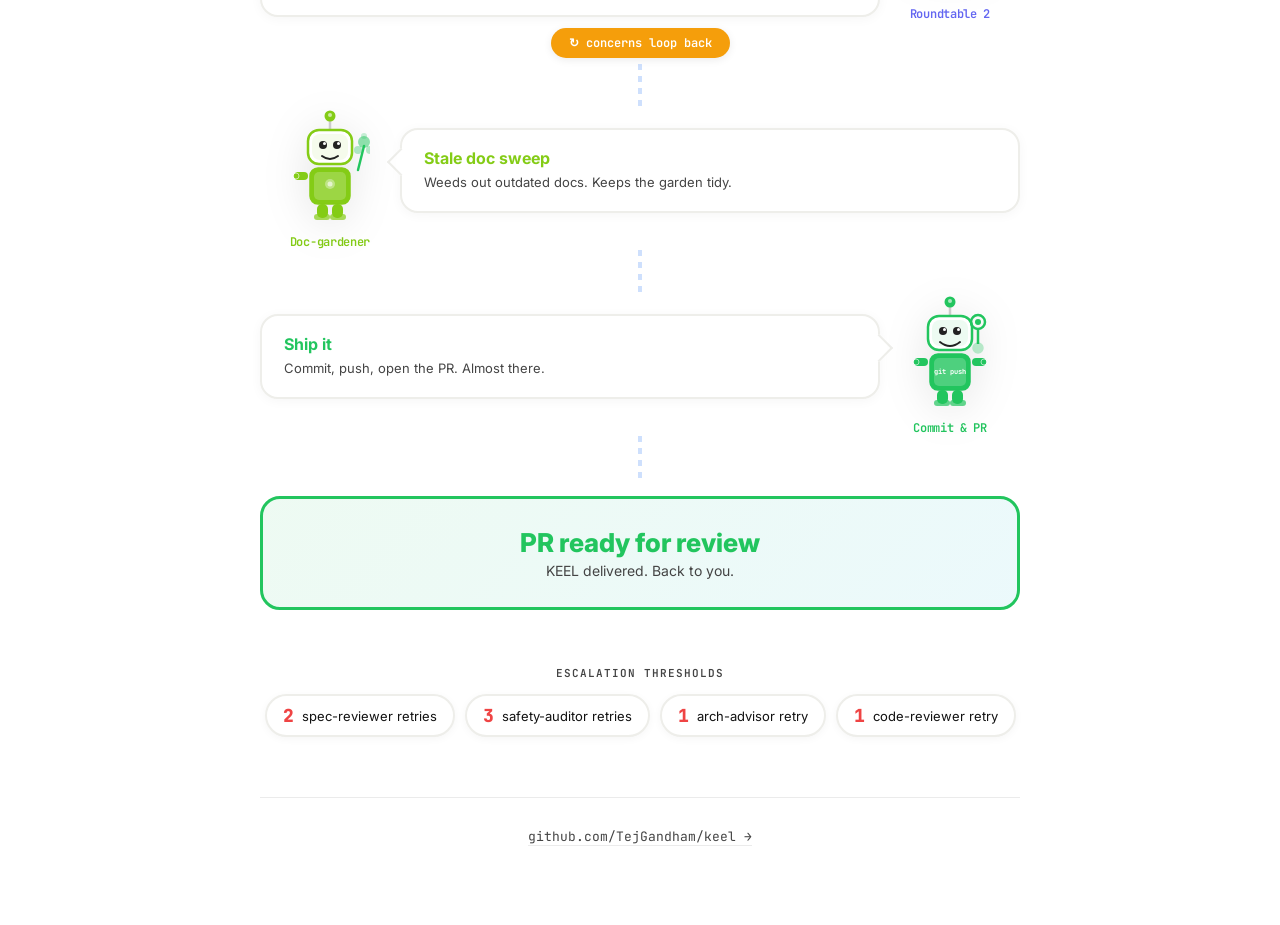
==== commit 9133cdfd: "docs(landing): add footer link back to GitHub repo Visitors landing on tejgandham.github.io/keel now" ====
--- a/docs/index.html
+++ b/docs/index.html
@@ -253,6 +253,10 @@
       <div class="pill"><span class="pn">1</span> code-reviewer retry</div>
     </div>
   </div>
+
+  <footer style="margin-top:60px;padding-top:30px;border-top:1px solid var(--border);text-align:center;font-family:var(--mono);font-size:13px;color:var(--text3)">
+    <a href="https://github.com/TejGandham/keel" style="color:var(--text2);text-decoration:none;border-bottom:1px solid var(--border)">github.com/TejGandham/keel &rarr;</a>
+  </footer>
 </div>
 
 <script>
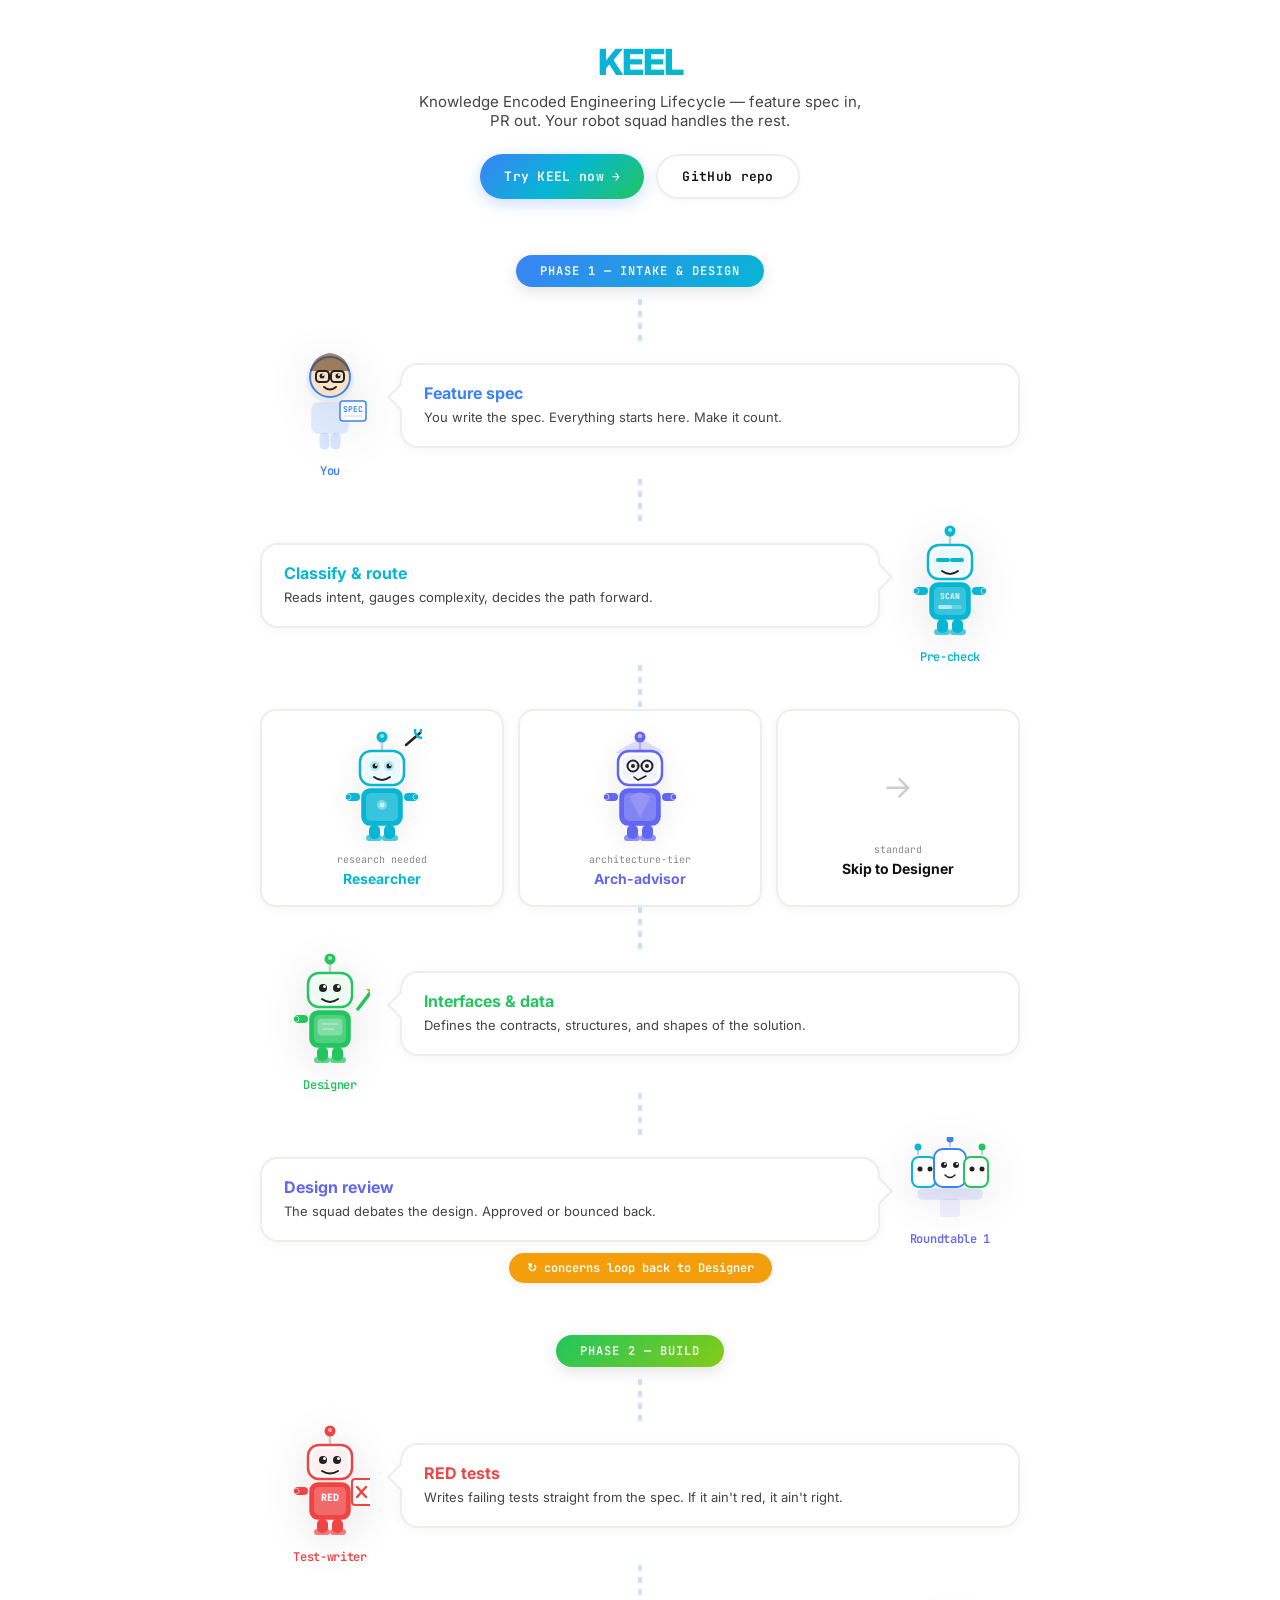
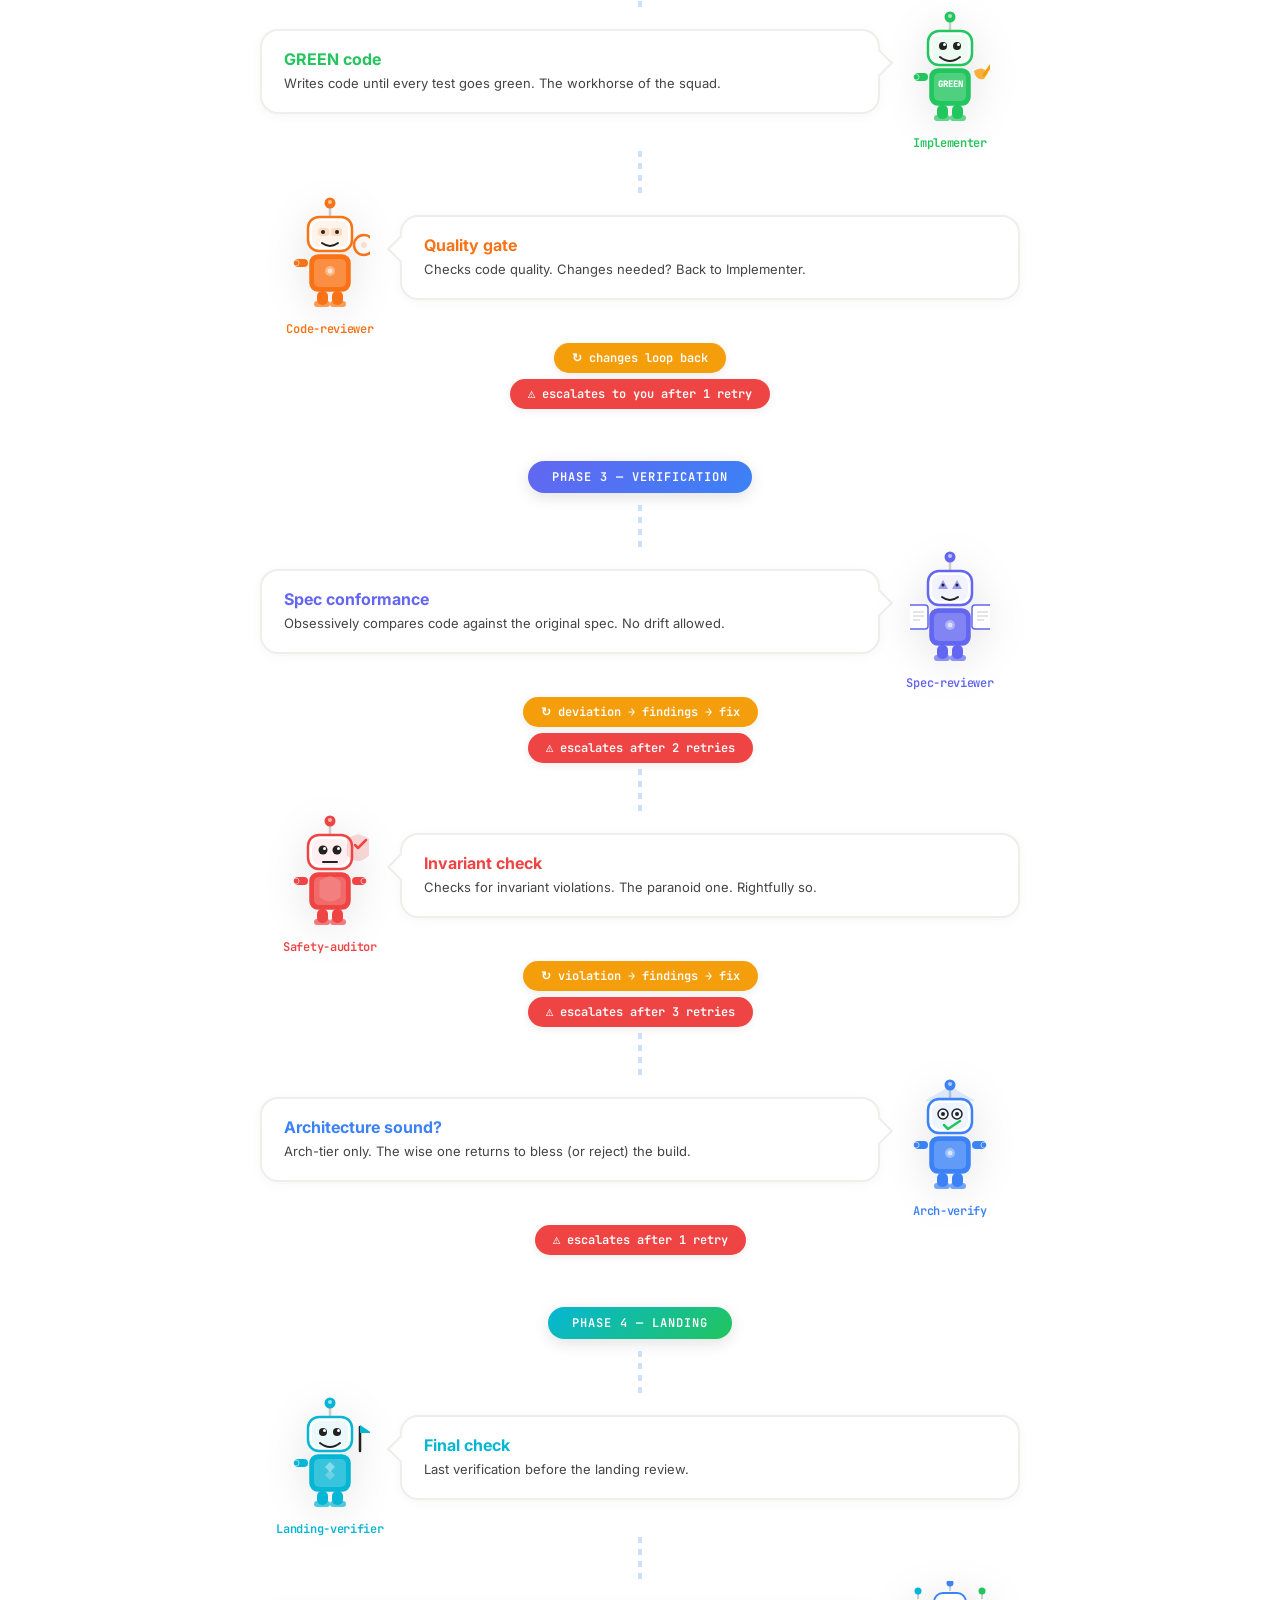
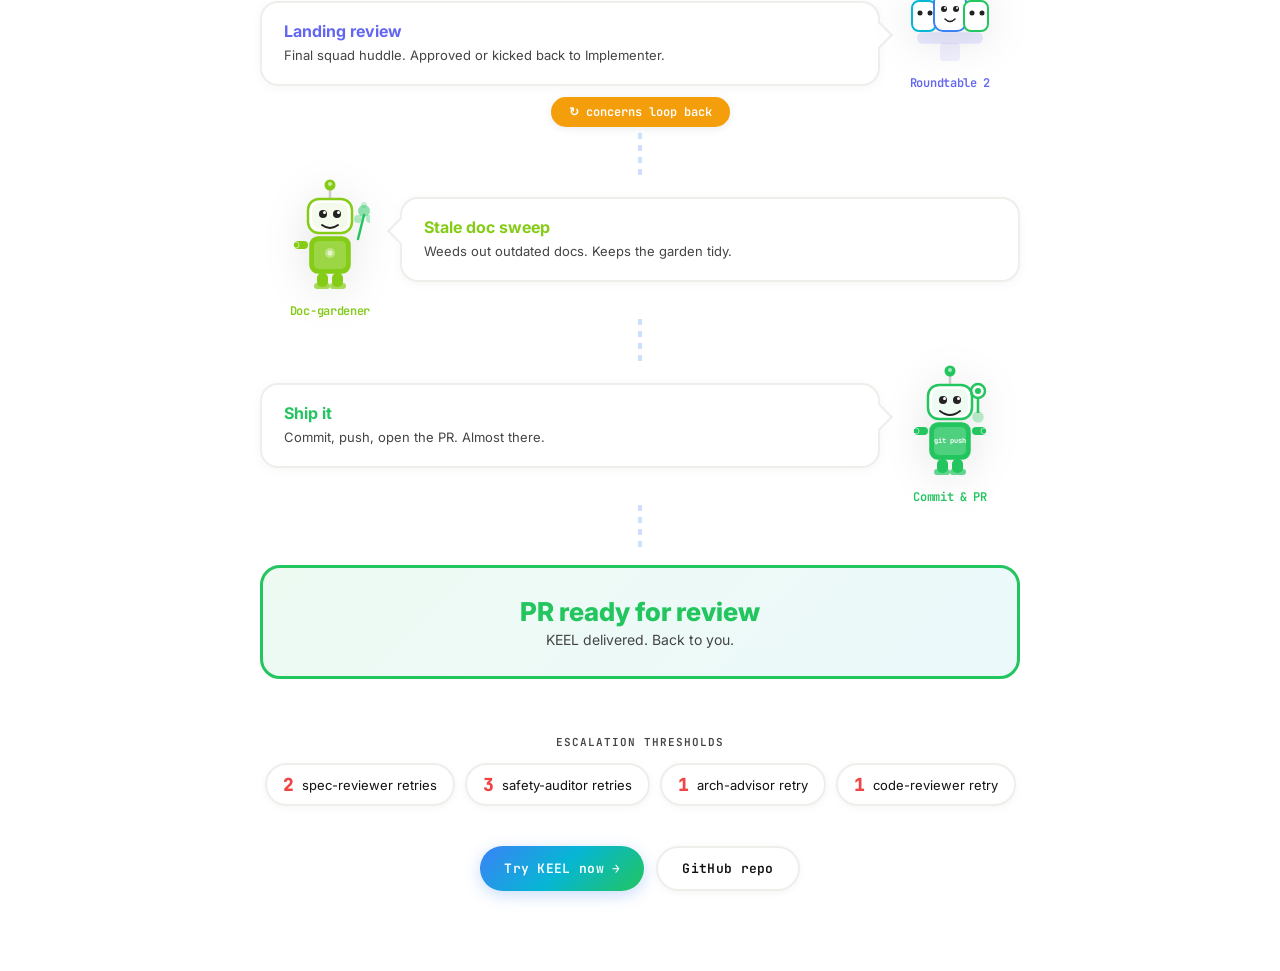
==== commit 640a2c8d: "docs(landing): add prominent Try KEEL + GitHub CTAs Replace the subtle repo footer with two paired C" ====
--- a/docs/index.html
+++ b/docs/index.html
@@ -26,6 +26,25 @@
   }
   header p{font-size:15px;color:var(--text2);max-width:460px;margin:0 auto}
 
+  /* CTA buttons */
+  .cta-row{display:flex;gap:12px;justify-content:center;margin-top:24px;flex-wrap:wrap}
+  .cta{
+    display:inline-flex;align-items:center;gap:8px;padding:12px 24px;
+    border-radius:28px;font-family:var(--mono);font-size:13px;font-weight:600;
+    text-decoration:none;letter-spacing:.3px;
+    transition:transform .2s,box-shadow .2s;
+  }
+  .cta.primary{
+    background:linear-gradient(135deg,var(--blue),var(--teal),var(--green));
+    color:#fff;box-shadow:0 4px 16px rgba(59,130,246,.28);
+  }
+  .cta.primary:hover{transform:translateY(-2px);box-shadow:0 6px 22px rgba(59,130,246,.4)}
+  .cta.secondary{
+    background:#fff;color:var(--text);border:2px solid var(--bg3);
+    box-shadow:0 2px 8px rgba(0,0,0,.04);
+  }
+  .cta.secondary:hover{transform:translateY(-2px);border-color:var(--text);box-shadow:0 4px 14px rgba(0,0,0,.08)}
+
   /* Phase banner */
   .phase-banner{text-align:center;margin:52px 0 12px}
   .phase-banner span{
@@ -132,6 +151,10 @@
   <header>
     <h1>KEEL</h1>
     <p>Knowledge Encoded Engineering Lifecycle — feature spec in, PR out. Your robot squad handles the rest.</p>
+    <div class="cta-row">
+      <a class="cta primary" href="https://github.com/TejGandham/keel/blob/main/docs/process/QUICK-START.md">Try KEEL now &rarr;</a>
+      <a class="cta secondary" href="https://github.com/TejGandham/keel">GitHub repo</a>
+    </div>
   </header>
 
   <div class="phase-banner p1"><span>Phase 1 &mdash; Intake & design</span></div>
@@ -254,9 +277,10 @@
     </div>
   </div>
 
-  <footer style="margin-top:60px;padding-top:30px;border-top:1px solid var(--border);text-align:center;font-family:var(--mono);font-size:13px;color:var(--text3)">
-    <a href="https://github.com/TejGandham/keel" style="color:var(--text2);text-decoration:none;border-bottom:1px solid var(--border)">github.com/TejGandham/keel &rarr;</a>
-  </footer>
+  <div class="cta-row" style="margin-top:40px">
+    <a class="cta primary" href="https://github.com/TejGandham/keel/blob/main/docs/process/QUICK-START.md">Try KEEL now &rarr;</a>
+    <a class="cta secondary" href="https://github.com/TejGandham/keel">GitHub repo</a>
+  </div>
 </div>
 
 <script>
